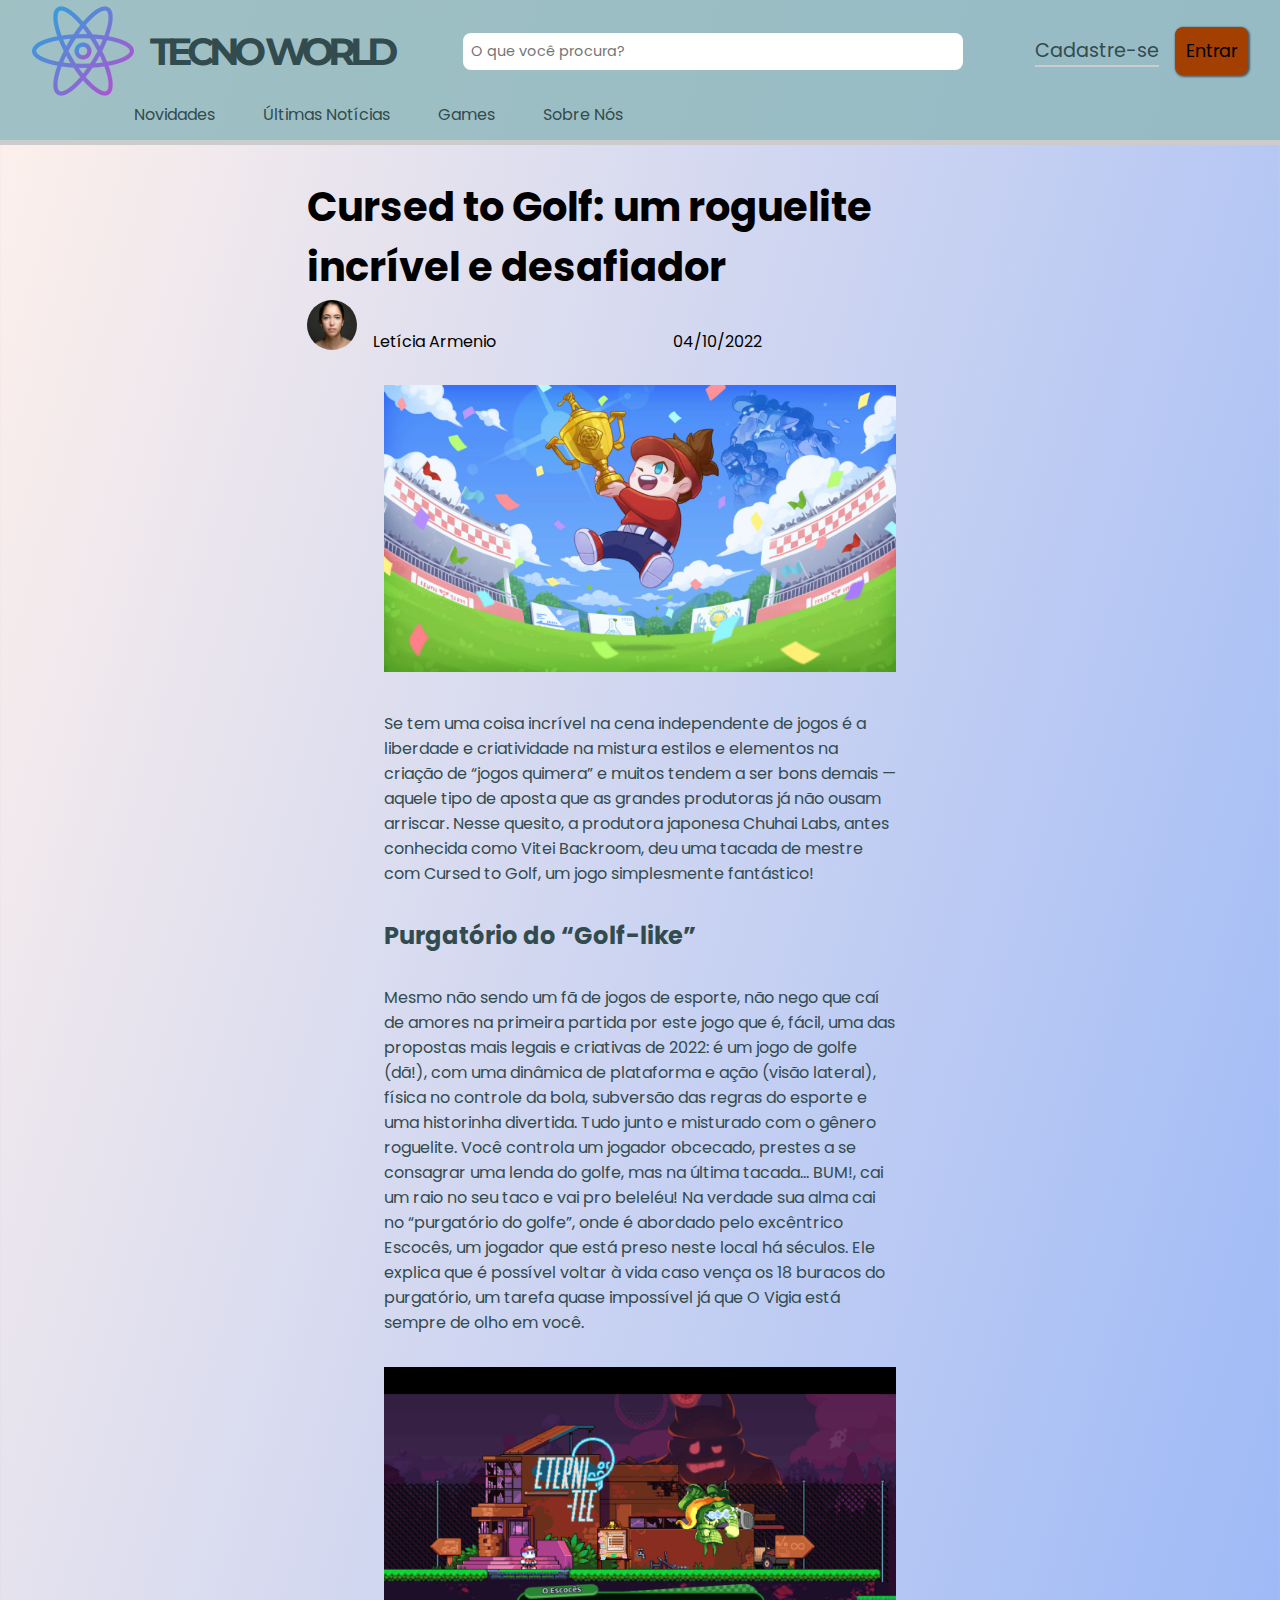
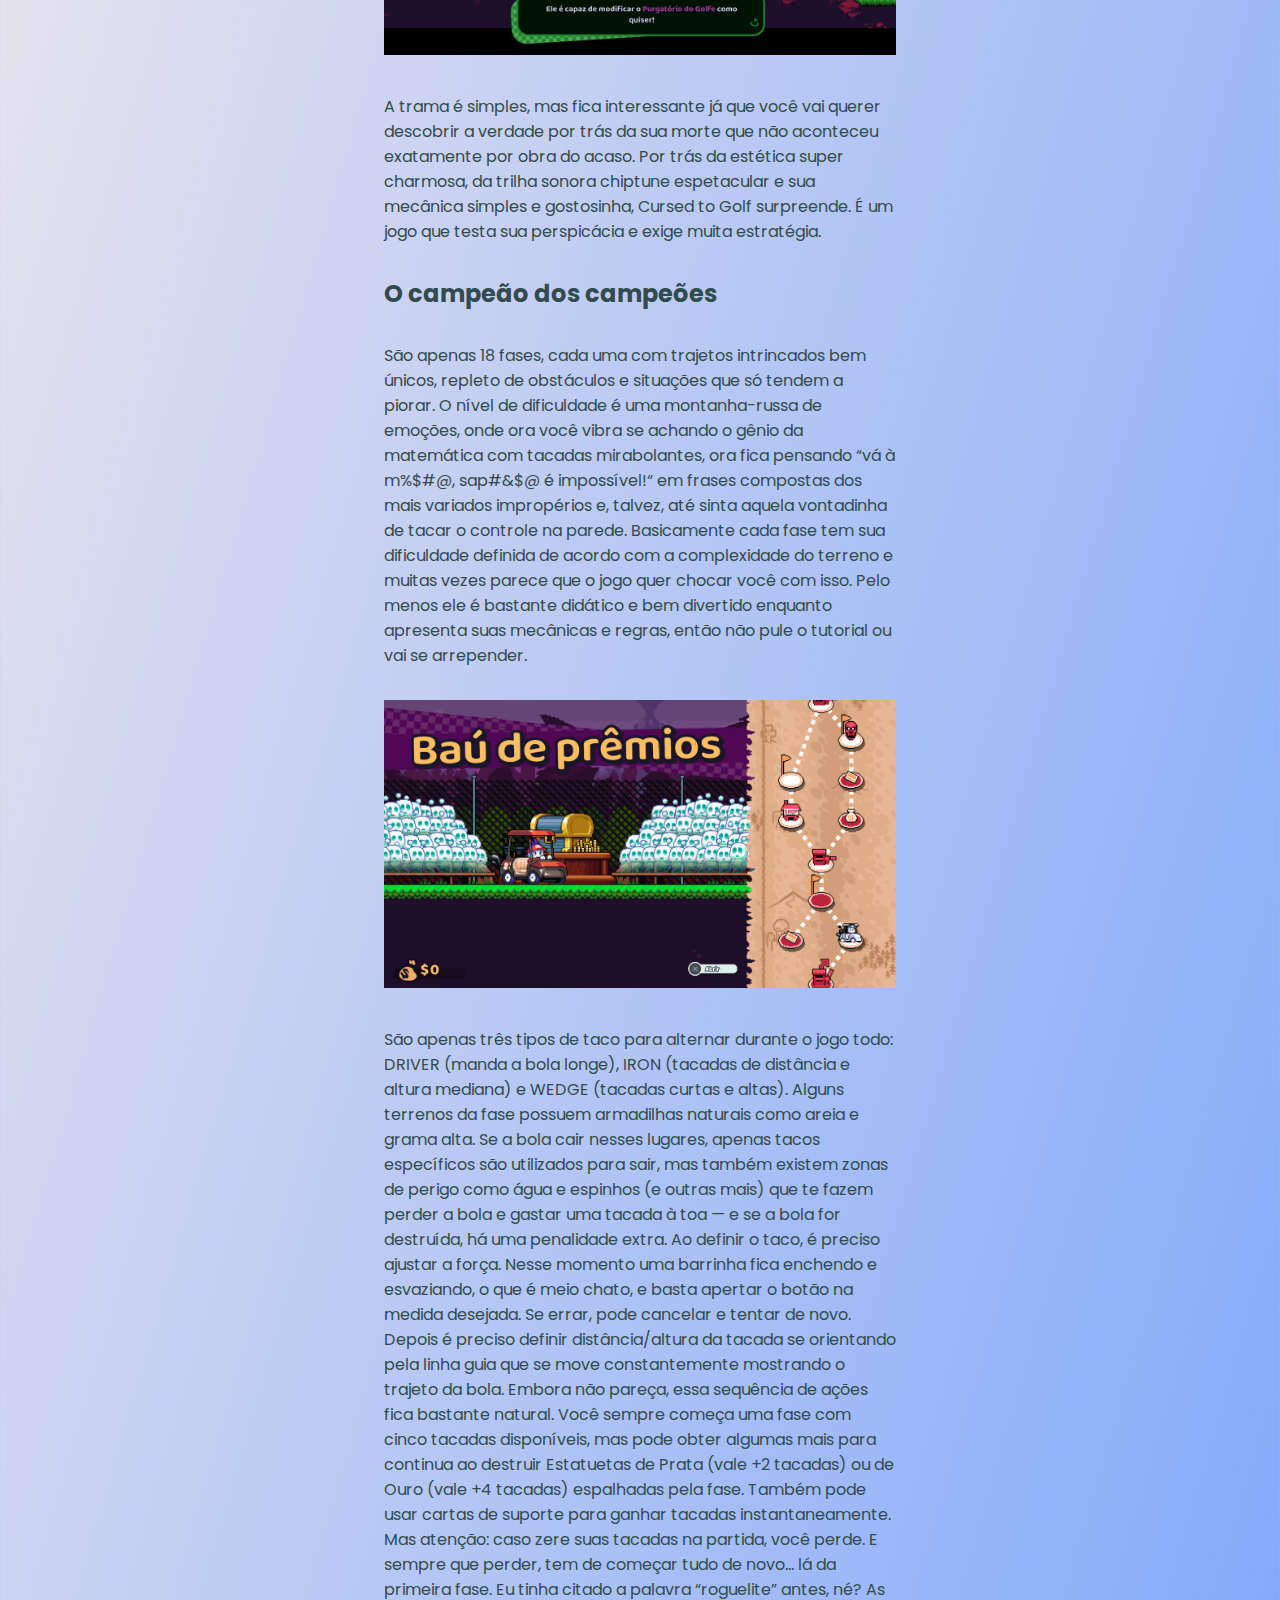
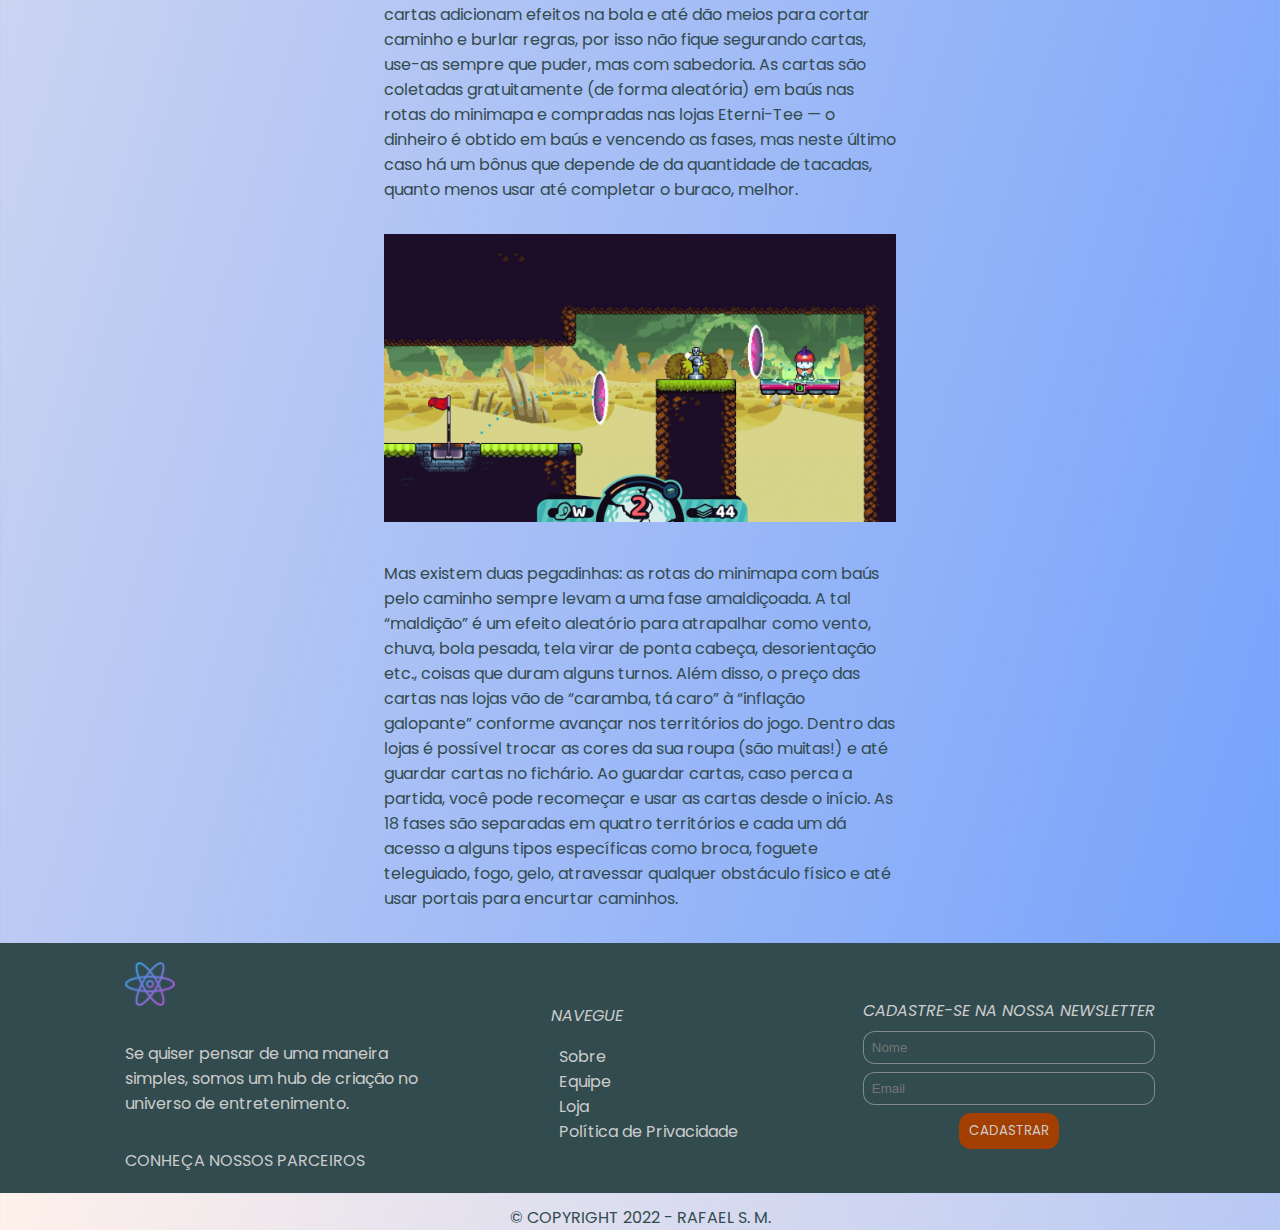
==== SitedeNoticias/index.html @ acee313c "Site atividade finalizado" ====
<!DOCTYPE html>
<html lang="pt-br">
<head>
    <meta charset="UTF-8">
    <meta http-equiv="X-UA-Compatible" content="IE=edge">
    <meta name="viewport" content="width=device-width, initial-scale=1.0">
    <link rel="stylesheet" href="style.css">
    <title>Site de Notícias</title>
</head>
<body>
    <div class="container">
        <header>
            <div class="header-top">
                <div class="header-top_logo">
                    <img src="img/atom 1.png" alt="logo do site">
                    <h1>TECNO WORLD</h1>
                </div>
                <div class="header-top_search">
                    <input type="text" placeholder="O que você procura?">
                </div>
                <div class="header-top_submite">
                    <p>Cadastre-se</p>
                    <button>Entrar</button>
                </div>
            </div>
            <nav>
                <ul>
                    <li>Novidades</li>
                    <li>Últimas Notícias</li>
                    <li>Games</li>
                    <li>Sobre Nós</li>
                </ul>
            </nav>
        </header>
        <main>
            <div class="main-dados">
                <h1>Cursed to Golf: um roguelite incrível e desafiador</h1>
                <div class="main-dados-autor">
                    <img src="img/autor-rosto.jpg" alt="Autor da noticia">
                    <p>Letícia Armenio</p>
                    <p>04/10/2022</p>
                </div>
            </div>
            <article>
                <img src="img/Cursed-to-Golf_CAPA.jpeg" alt="Jogo capa">
                <p>Se tem uma coisa incrível na cena independente de jogos é a liberdade e criatividade na mistura estilos e elementos na criação de “jogos quimera” e muitos tendem a ser bons demais — aquele tipo de aposta que as grandes produtoras já não ousam arriscar. Nesse quesito, a produtora japonesa Chuhai Labs, antes conhecida como Vitei Backroom, deu uma tacada de mestre com Cursed to Golf, um jogo simplesmente fantástico!</p>
                <h2>Purgatório do “Golf-like”</h2>
                <p>Mesmo não sendo um fã de jogos de esporte, não nego que caí de amores na primeira partida por este jogo que é, fácil, uma das propostas mais legais e criativas de 2022: é um jogo de golfe (dã!), com uma dinâmica de plataforma e ação (visão lateral), física no controle da bola, subversão das regras do esporte e uma historinha divertida. Tudo junto e misturado com o gênero roguelite. Você controla um jogador obcecado, prestes a se consagrar uma lenda do golfe, mas na última tacada… BUM!, cai um raio no seu taco e vai pro beleléu! Na verdade sua alma cai no “purgatório do golfe”, onde é abordado pelo excêntrico Escocês, um jogador que está preso neste local há séculos. Ele explica que é possível voltar à vida caso vença os 18 buracos do purgatório, um tarefa quase impossível já que O Vigia está sempre de olho em você.</p>
                <img src="img/Cursed-to-Golf_01.jpeg" alt="imagem 1">
                <p>A trama é simples, mas fica interessante já que você vai querer descobrir a verdade por trás da sua morte que não aconteceu exatamente por obra do acaso. Por trás da estética super charmosa, da trilha sonora chiptune espetacular e sua mecânica simples e gostosinha, Cursed to Golf surpreende. É um jogo que testa sua perspicácia e exige muita estratégia.</p>
                <h2>O campeão dos campeões</h2>
                <p>São apenas 18 fases, cada uma com trajetos intrincados bem únicos, repleto de obstáculos e situações que só tendem a piorar. O nível de dificuldade é uma montanha-russa de emoções, onde ora você vibra se achando o gênio da matemática com tacadas mirabolantes, ora fica pensando “vá à m%$#@, sap#&$@ é impossível!“ em frases compostas dos mais variados impropérios e, talvez, até sinta aquela vontadinha de tacar o controle na parede. Basicamente cada fase tem sua dificuldade definida de acordo com a complexidade do terreno e muitas vezes parece que o jogo quer chocar você com isso. Pelo menos ele é bastante didático e bem divertido enquanto apresenta suas mecânicas e regras, então não pule o tutorial ou vai se arrepender.</p>
                <img src="img/Cursed-to-Golf_02.jpeg" alt="imagem 2">
                <p>São apenas três tipos de taco para alternar durante o jogo todo: DRIVER (manda a bola longe), IRON (tacadas de distância e altura mediana) e WEDGE (tacadas curtas e altas). Alguns terrenos da fase possuem armadilhas naturais como areia e grama alta. Se a bola cair nesses lugares, apenas tacos específicos são utilizados para sair, mas também existem zonas de perigo como água e espinhos (e outras mais) que te fazem perder a bola e gastar uma tacada à toa — e se a bola for destruída, há uma penalidade extra. Ao definir o taco, é preciso ajustar a força. Nesse momento uma barrinha fica enchendo e esvaziando, o que é meio chato, e basta apertar o botão na medida desejada. Se errar, pode cancelar e tentar de novo. Depois é preciso definir distância/altura da tacada se orientando pela linha guia que se move constantemente mostrando o trajeto da bola. Embora não pareça, essa sequência de ações fica bastante natural. Você sempre começa uma fase com cinco tacadas disponíveis, mas pode obter algumas mais para continua ao destruir Estatuetas de Prata (vale +2 tacadas) ou de Ouro (vale +4 tacadas) espalhadas pela fase. Também pode usar cartas de suporte para ganhar tacadas instantaneamente. Mas atenção: caso zere suas tacadas na partida, você perde. E sempre que perder, tem de começar tudo de novo… lá da primeira fase. Eu tinha citado a palavra “roguelite” antes, né? As cartas adicionam efeitos na bola e até dão meios para cortar caminho e burlar regras, por isso não fique segurando cartas, use-as sempre que puder, mas com sabedoria. As cartas são coletadas gratuitamente (de forma aleatória) em baús nas rotas do minimapa e compradas nas lojas Eterni-Tee — o dinheiro é obtido em baús e vencendo as fases, mas neste último caso há um bônus que depende de da quantidade de tacadas, quanto menos usar até completar o buraco, melhor.</p>
                <img src="img/Cursed-to-Golf_03.jpeg" alt="imagem 3">
                <p>Mas existem duas pegadinhas: as rotas do minimapa com baús pelo caminho sempre levam a uma fase amaldiçoada. A tal “maldição” é um efeito aleatório para atrapalhar como vento, chuva, bola pesada, tela virar de ponta cabeça, desorientação etc., coisas que duram alguns turnos. Além disso, o preço das cartas nas lojas vão de “caramba, tá caro” à “inflação galopante” conforme avançar nos territórios do jogo. Dentro das lojas é possível trocar as cores da sua roupa (são muitas!) e até guardar cartas no fichário. Ao guardar cartas, caso perca a partida, você pode recomeçar e usar as cartas desde o início. As 18 fases são separadas em quatro territórios e cada um dá acesso a alguns tipos específicas como broca, foguete teleguiado, fogo, gelo, atravessar qualquer obstáculo físico e até usar portais para encurtar caminhos.</p>
            </article>
        </main>
        <footer>
            <div class="footer-infos">
                <div class="footer-infos_pag">
                    <img src="img/atom 1.png" alt="logo site">
                    <p>Se quiser pensar de uma maneira simples, somos um hub de criação no universo de entretenimento.</p>
                    <p id="footer-link">CONHEÇA NOSSOS PARCEIROS</p>
                </div>
                <div class="footer-infos_nav">
                    <p>NAVEGUE</p>
                    <ul>
                        <li><i class="fa-solid fa-check"></i>Sobre</li>
                        <li><i class="fa-solid fa-check"></i>Equipe</li>
                        <li><i class="fa-solid fa-check"></i>Loja</li>
                        <li><i class="fa-solid fa-check"></i>Política de Privacidade</li>
                    </ul>
                </div>
                <div class="footer-infos_newsletter">
                    <p>CADASTRE-SE NA NOSSA NEWSLETTER</p>
                    <input type="text" placeholder="Nome">
                    <input type="email" placeholder="Email">
                    <button>CADASTRAR</button>
                </div>
            </div>
            <div class="footer-cop">
                <p>© COPYRIGHT 2022 - RAFAEL S. M.</p>
            </div>
        </footer>
    </div>

    <link rel="stylesheet" href="https://cdnjs.cloudflare.com/ajax/libs/font-awesome/6.2.0/css/all.min.css" integrity="sha512-xh6O/CkQoPOWDdYTDqeRdPCVd1SpvCA9XXcUnZS2FmJNp1coAFzvtCN9BmamE+4aHK8yyUHUSCcJHgXloTyT2A==" crossorigin="anonymous" referrerpolicy="no-referrer" />
</body>
</html>
---- SitedeNoticias/style.css ----
@import url('https://fonts.googleapis.com/css2?family=Poppins:wght@300;400;500;700&display=swap');
@import url('https://fonts.googleapis.com/css2?family=Montserrat:wght@300;400;500;700&display=swap');

* {
    margin: 0;
    padding: 0;
    box-sizing: border-box;
}

body {
    width: 100%;
    font-family: 'Poppins', sans-serif;
    background: rgba(255, 241, 235, 1.0);
    background: linear-gradient(to bottom right, rgba(255, 241, 235, 1.0), rgba(113, 160, 252, 1.0));
}

.container {
    width: 100%;
    height: 100%;
    display: flex;
    align-items: center;
    flex-direction: column;
}

/*CABEÇALHO*/

header {
    background-color: #91b9bdde;
    width: 100%;
    display: flex;
    flex-direction: column;
    align-items: center;
    justify-content: center;
    border-bottom: 5px solid #ccc;
}

.header-top {
    width: 95%;
    display: flex;
    align-items: center;
    justify-content: space-between;
    color: #324B4E;
}

.header-top_logo {
    font-family: 'Montserrat', sans-serif;
    font-size: 1.2rem;
    letter-spacing: -6px;
    display: flex;
    align-items: center;
    gap: 1rem;
}

.header-top_logo h1, img {
    cursor: pointer;
}

.header-top_search input {
    font-family: 'Poppins', sans-serif;
    font-size: 0.9rem;
    width: 500px;
    padding: 0.5rem;
    border-radius: 8px;
    border: none;
}

.header-top_submite {
    display: flex;
    align-items: center;
    gap: 1rem;
}

.header-top_submite p {
    border-bottom: 2px solid #ccc;
    font-size: 1.2rem;
    margin: auto;
    cursor: pointer;
    transition: 0.2s all;
}

.header-top_submite p:hover {
    color: #A33F00;
}

.header-top_submite button {
    font-family: 'Poppins', sans-serif;
    font-size: 1.1rem;
    padding: 0.7rem;
    border-radius: 8px;
    border: none;
    cursor: pointer;
    box-shadow: 1px 1px 2px 1px rgba(49, 47, 47, 0.674);
    transition: 0.4s all;
    background-color: #A33F00;
}

.header-top_submite button:hover {
    transform: scale(1.1);
    color: #324B4E;
    background-color: #B4DDE3;
}

nav {
    width: 79%;
    color: #324B4E;
    margin-bottom: .8rem;
}

nav ul {
    list-style: none;
    display: flex;
    align-items: center;
    justify-content: flex-start;
}

nav ul li {
    margin-right: 3rem;
    cursor: pointer;
    transition: 0.3s all;
}

nav ul li:hover {
    color: #A33F00;
    transform: scale(1.1);
}

/*CORPO*/

main {
    display: flex;
    flex-direction: column;
    align-items: center;
    width: 40%;
    margin-bottom: 2rem;
}

.main-dados {
    display: flex;
    flex-direction: column;
    justify-content: flex-start;
    width: 130%;
    height: 11rem;
    margin-top: 2rem;
}

.main-dados h1 {
    font-size: 2.5rem;
}

.main-dados-autor {
    display: flex;
    align-items: center;
    justify-content: flex-start;
}

.main-dados-autor img {
    height: 50px;
    width: 50px;
    border-radius: 50%;
    margin-right: 1rem;
}

article {
    width: 100%;
    color: #324B4E;
}

article img, h2, p {
    margin-top: 2rem;
    width: 100%;
}


/*RODAPÉ*/

footer {
    box-sizing: border-box;
    width: 100%;
    height: 250px;
    display: flex;
    flex-direction: column;
    align-items: center;
    justify-content: space-between;
    color: #ccc;
    background-color: #324B4E;
}

.footer-infos {
    width: 100%;
    display: flex;
    align-items: center;
    justify-content: space-evenly;
}

.footer-infos_pag {
    display: flex;
    flex-direction: column;
    width: 300px;
}

.footer-infos_pag img {
    margin-top: 1rem;
    width: 50px;
}

#footer-link {
    cursor: pointer;
}

#footer-link:hover {
    color: #AE8974;
}

.footer-infos_nav {
    display: flex;
    flex-direction: column;
    gap: 1rem;
}

.footer-infos_nav p {
    font-style: italic;
}

.footer-infos_nav ul {
    list-style: none;
    cursor: pointer;
}

.footer-infos_nav ul li:hover {
    color: #A33F00;
}

.footer-infos_nav ul li i {
    margin-right: 0.5rem;
}

.footer-infos_newsletter {
    display: flex;
    flex-direction: column;
    gap: 0.5rem;
}

.footer-infos_newsletter p{
    font-style: italic;
}

.footer-infos_newsletter input {
    padding: 8px;
    border-radius: 12px;
    background-color: #324B4E;
    color: rgba(152, 152, 152, 0.8);
    border: 1px solid rgba(152, 152, 152, 0.8);
}

.footer-infos_newsletter button {
    padding: 8px;
    width: 100px;
    align-self: center;
    border-radius: 12px;
    border: none;
    font-family: 'Poppins', sans-serif;
    background-color: #A33F00;
    color: #ccc;
    transition: 0.2s all ease-in;
}

.footer-infos_newsletter button:hover {
    box-shadow: 1px 1px 2px 1px rgb(49, 47, 47);
    cursor: pointer;
}

.footer-cop {
    text-align: center;
    width: 100vw;
    color: #324B4E;
}
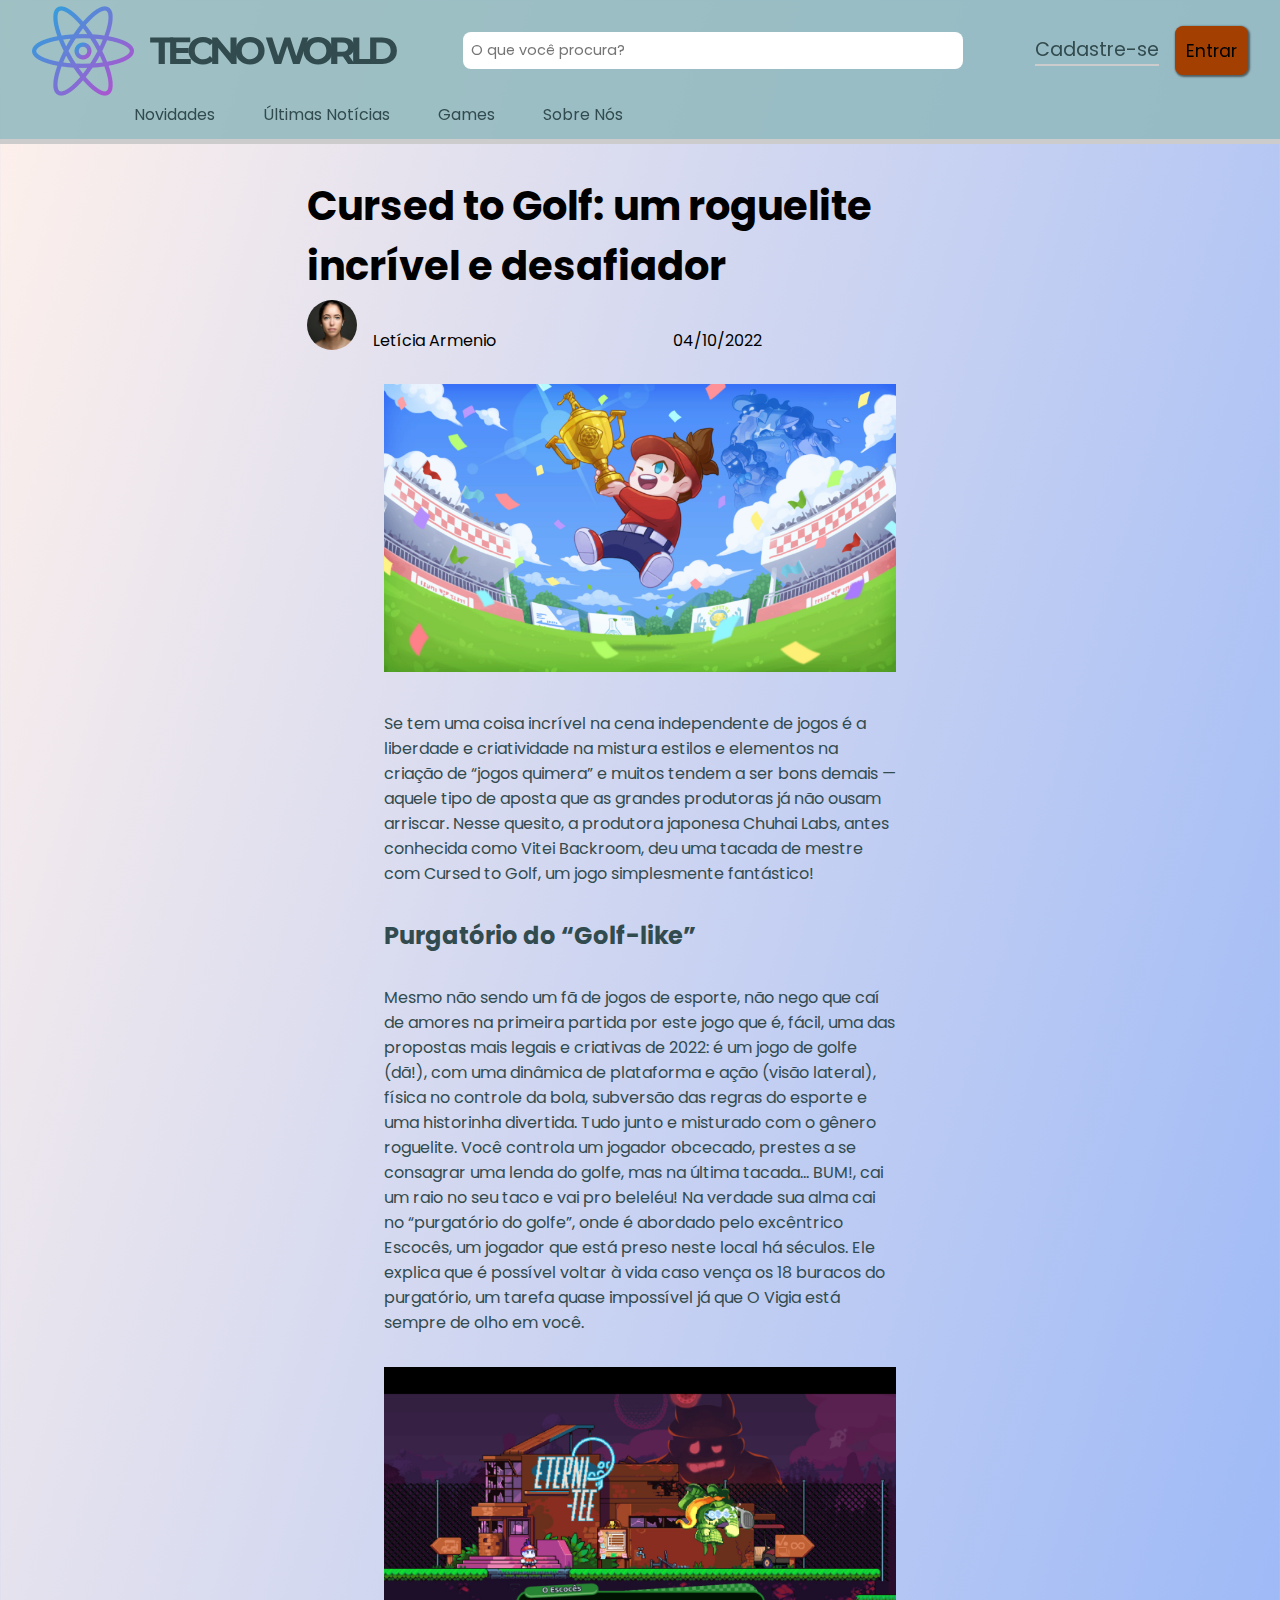
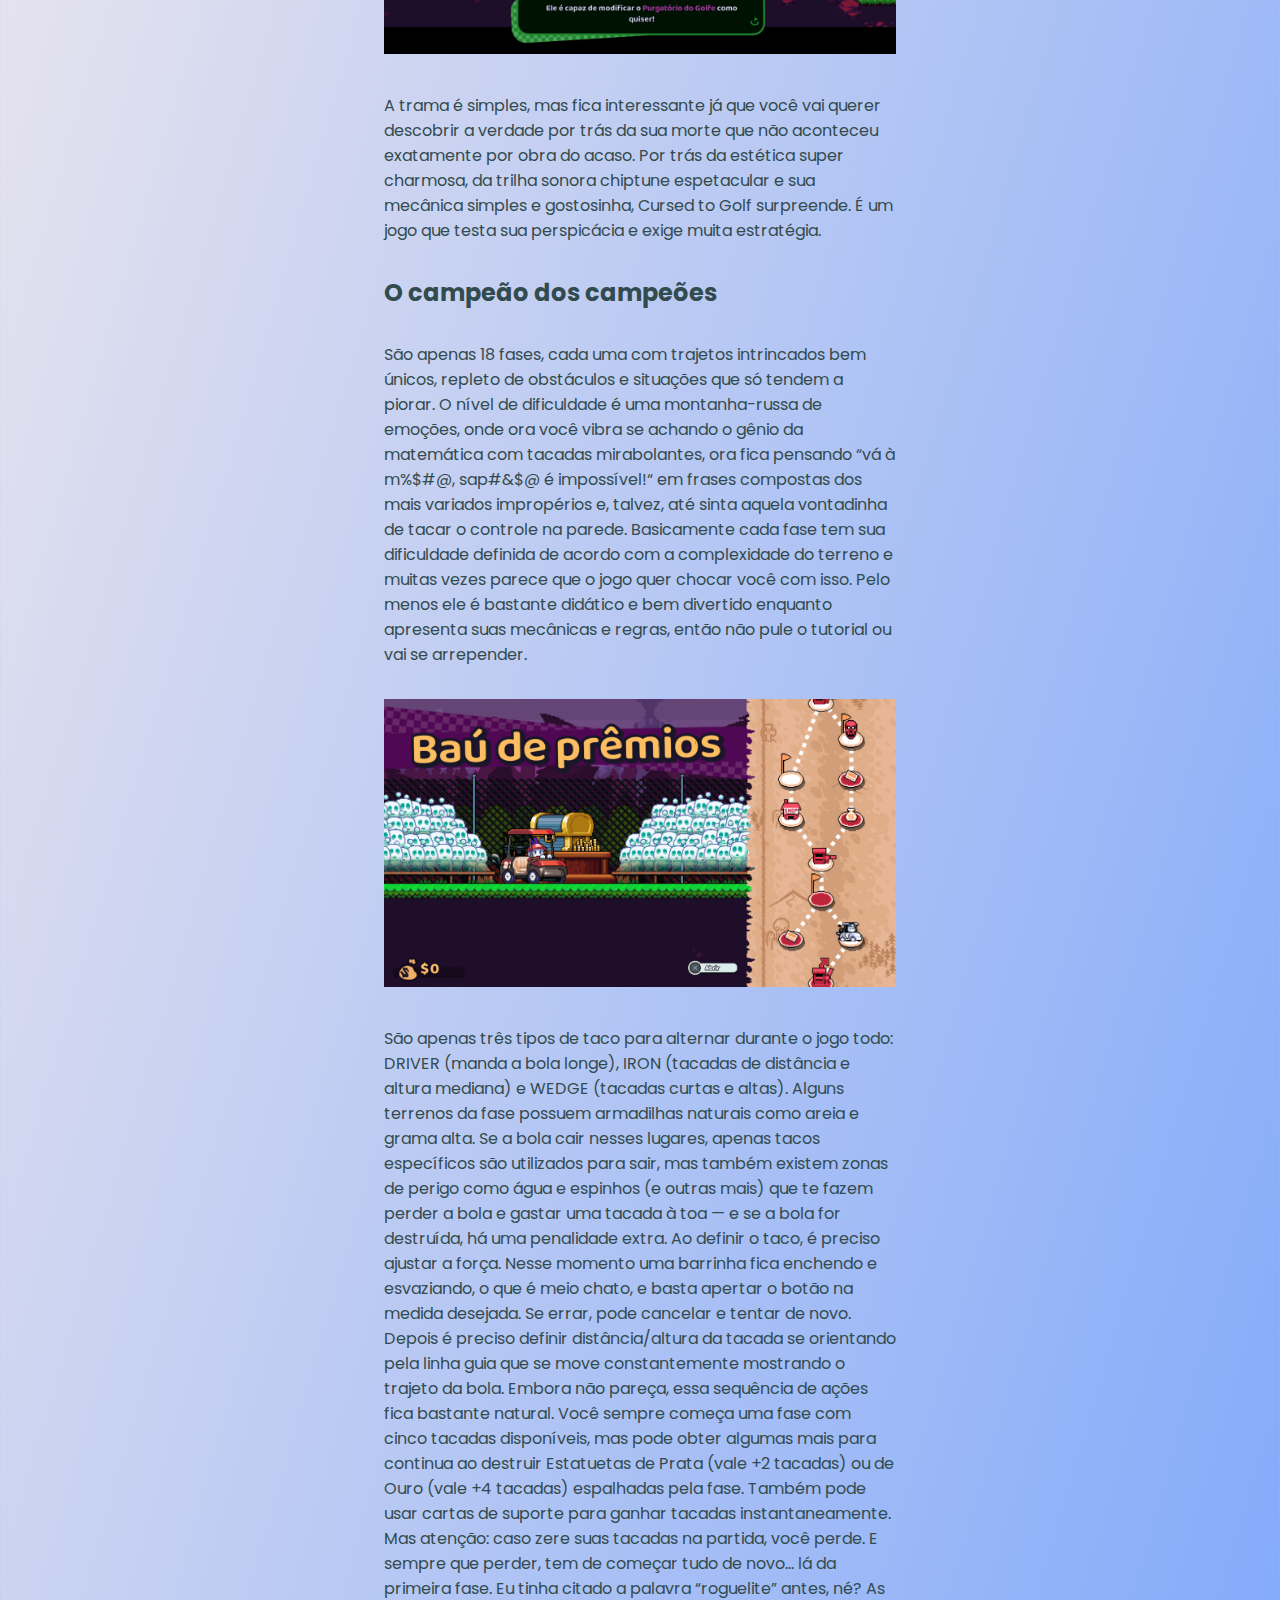
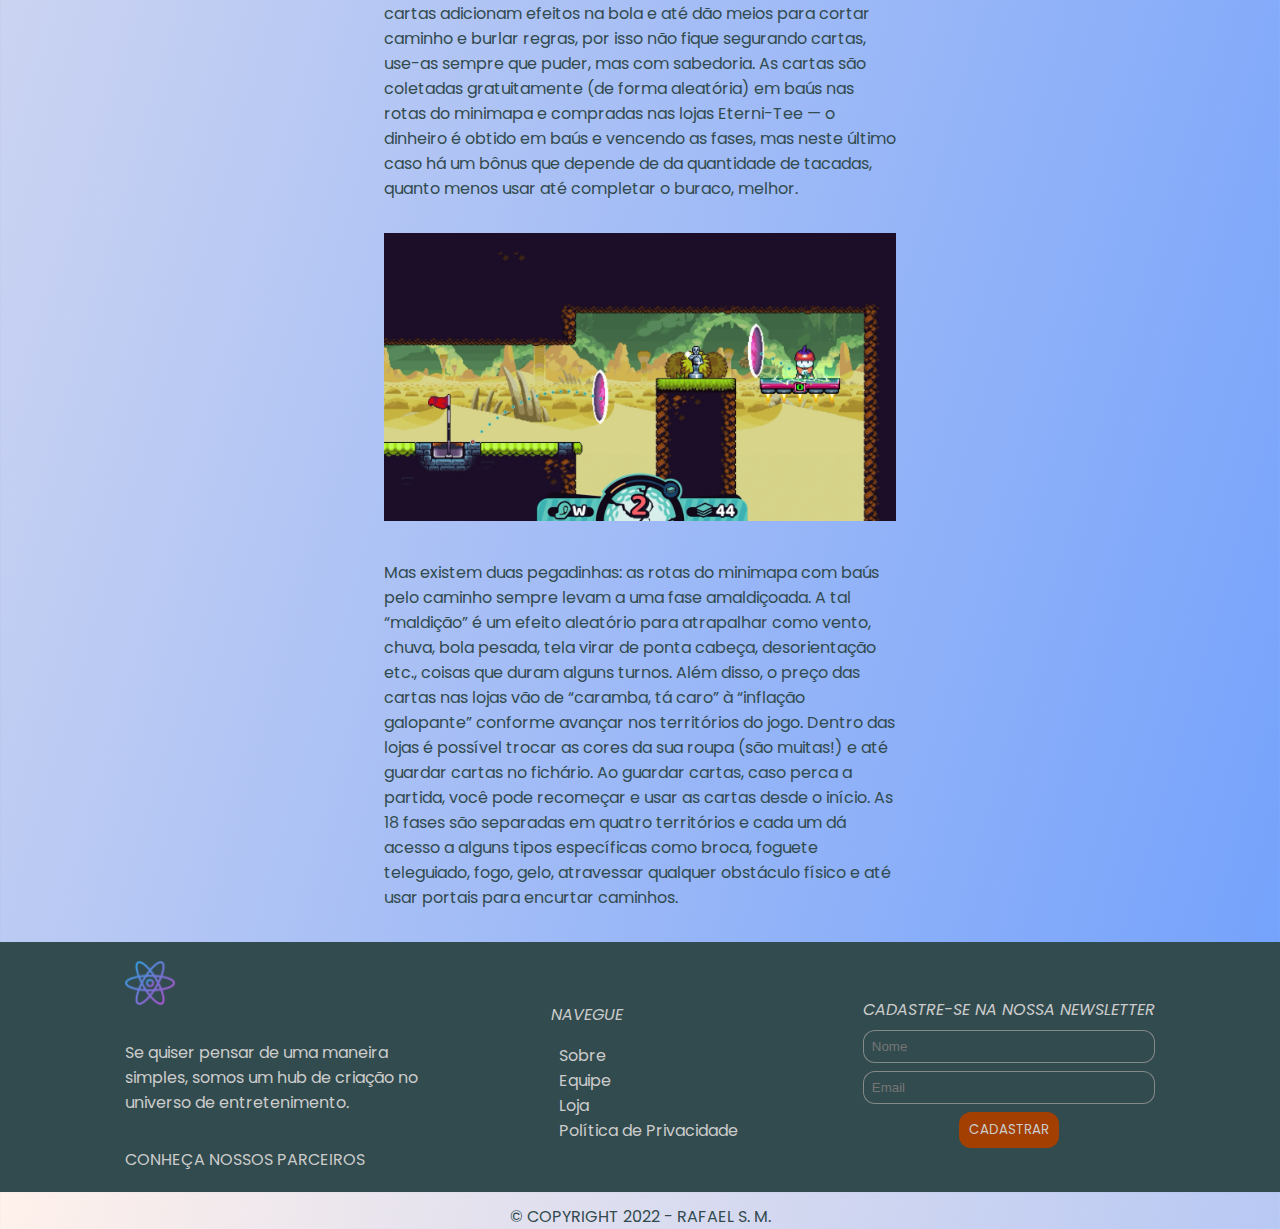
==== commit 424db65b: "Atividade concluida" ====
--- a/SitedeNoticias/index.html
+++ b/SitedeNoticias/index.html
@@ -84,7 +84,6 @@
             </div>
         </footer>
     </div>
-
     <link rel="stylesheet" href="https://cdnjs.cloudflare.com/ajax/libs/font-awesome/6.2.0/css/all.min.css" integrity="sha512-xh6O/CkQoPOWDdYTDqeRdPCVd1SpvCA9XXcUnZS2FmJNp1coAFzvtCN9BmamE+4aHK8yyUHUSCcJHgXloTyT2A==" crossorigin="anonymous" referrerpolicy="no-referrer" />
 </body>
 </html>--- a/SitedeNoticias/style.css
+++ b/SitedeNoticias/style.css
@@ -7,8 +7,11 @@
     box-sizing: border-box;
 }
 
+html, body {
+    width: 100vw;
+}
+
 body {
-    width: 100%;
     font-family: 'Poppins', sans-serif;
     background: rgba(255, 241, 235, 1.0);
     background: linear-gradient(to bottom right, rgba(255, 241, 235, 1.0), rgba(113, 160, 252, 1.0));
@@ -25,6 +28,8 @@
 /*CABEÇALHO*/
 
 header {
+    position: fixed;
+    height: 9rem;
     background-color: #91b9bdde;
     width: 100%;
     display: flex;
@@ -127,6 +132,7 @@
 /*CORPO*/
 
 main {
+    padding-top: 9rem;
     display: flex;
     flex-direction: column;
     align-items: center;
